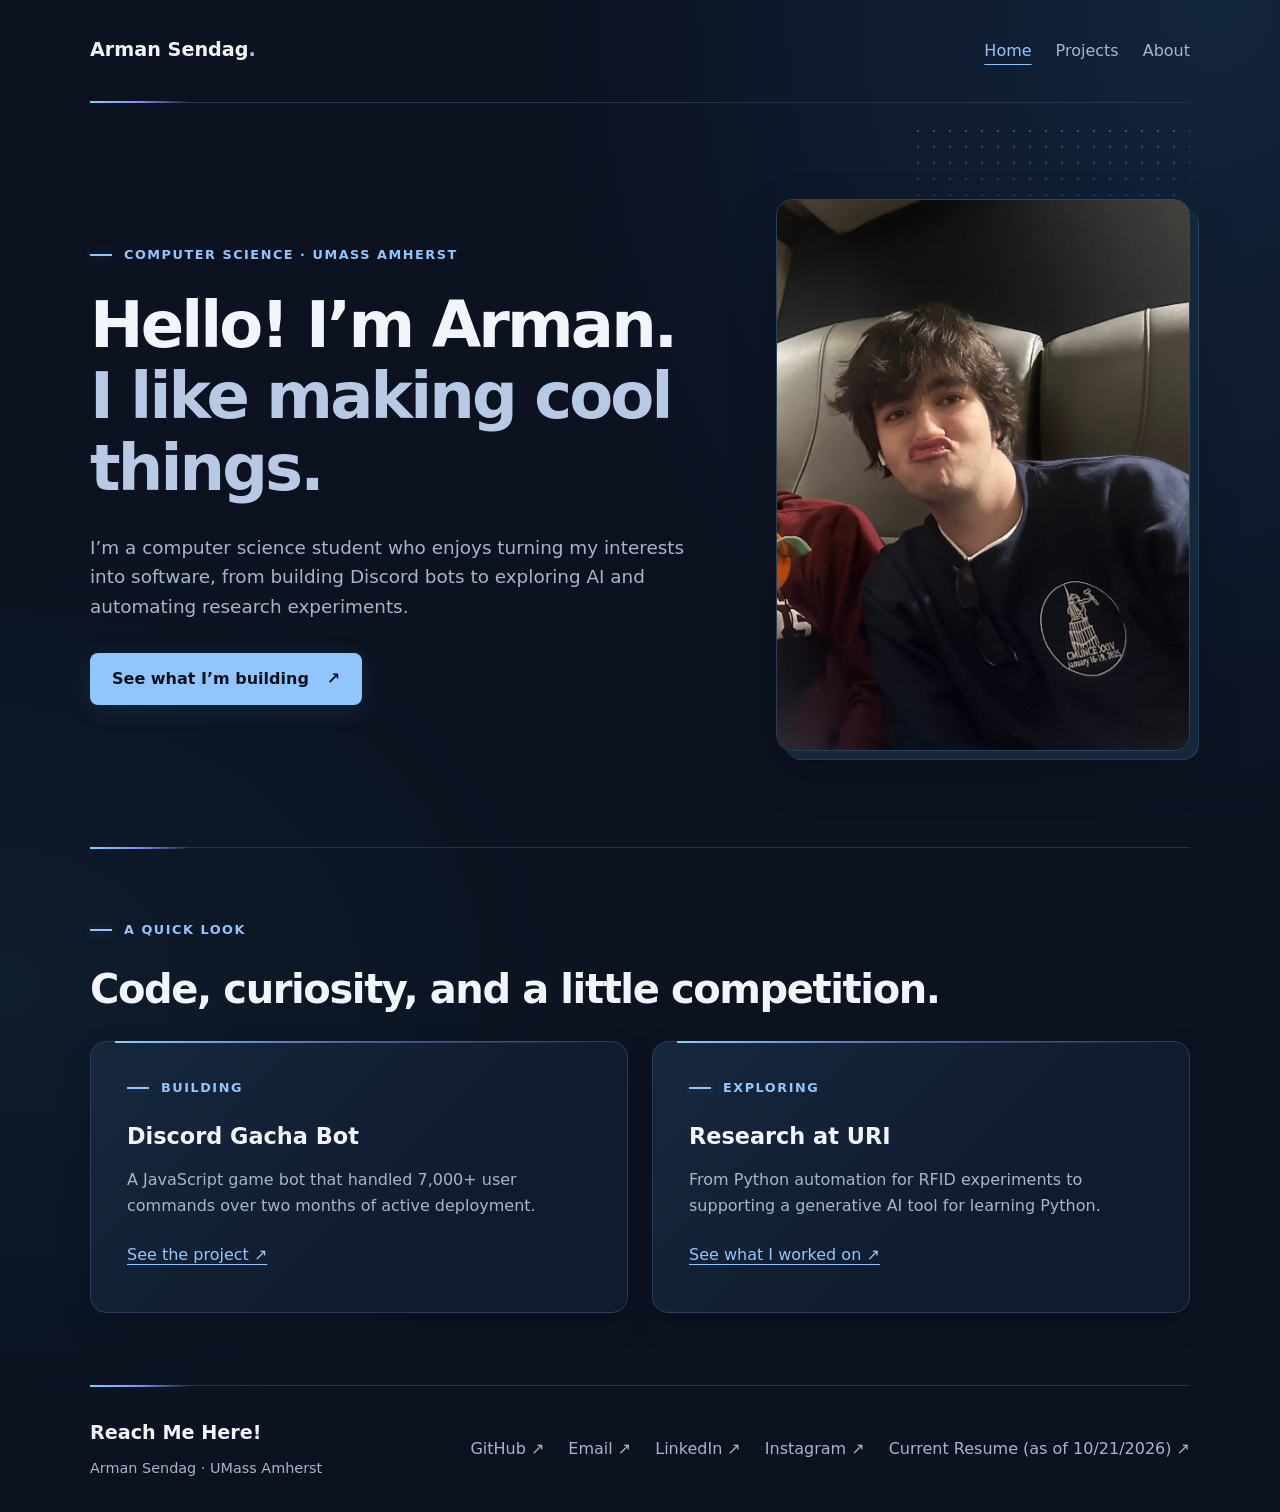
==== index.html @ 94f24523 "Add personal portfolio website" ====
<!DOCTYPE html>
<html lang="en">
<head>
  <meta charset="UTF-8">
  <meta name="viewport" content="width=device-width, initial-scale=1.0">
  <meta name="description" content="Arman Sendag, computer science student at UMass Amherst. Explore my projects, research, and interests.">
  <title>Home | Arman Sendag</title>
  <link rel="stylesheet" href="./style.css">
  <script src="./script.js" defer></script>
</head>
<body>
  <a class="skip-link" href="#main">Skip to content</a>
  <header class="site-header">
    <a class="logo" href="./index.html">Arman Sendag<span>.</span></a>
    <nav aria-label="Main navigation"><a href="./index.html" aria-current="page">Home</a><a href="./projects/index.html">Projects</a><a href="./about/index.html">About</a></nav>
  </header>
  <main id="main">
    <section class="hero split-layout" aria-labelledby="intro-heading">
      <div>
        <p class="eyebrow">COMPUTER SCIENCE · UMASS AMHERST</p>
        <h1 id="intro-heading">Hello! I’m Arman.<br><span>I like making cool things.</span></h1>
        <p class="intro">I’m a computer science student who enjoys turning my interests into software, from building Discord bots to exploring AI and automating research experiments.</p>
        <a class="button" href="./projects/index.html">See what I’m building <span aria-hidden="true">↗</span></a>
      </div>
      <img class="personal-photo" src="images/armanPout.jpg" alt="Arman sitting on a train" width="1835" height="3023">
    </section>
    <section class="content-section" aria-labelledby="highlights-heading">
      <p class="eyebrow">A QUICK LOOK</p>
      <h2 id="highlights-heading">Code, curiosity, and a little competition.</h2>
      <div class="two-column">
        <article class="info-card"><p class="eyebrow">BUILDING</p><h3>Discord Gacha Bot</h3><p>A JavaScript game bot that handled 7,000+ user commands over two months of active deployment.</p><a class="text-link" href="./projects/index.html#gacha-heading">See the project <span aria-hidden="true">↗</span></a></article>
        <article class="info-card"><p class="eyebrow">EXPLORING</p><h3>Research at URI</h3><p>From Python automation for RFID experiments to supporting a generative AI tool for learning Python.</p><a class="text-link" href="./projects/index.html#research">See what I worked on <span aria-hidden="true">↗</span></a></article>
      </div>
    </section>
  </main>
  <footer class="site-footer">
    <div><p class="footer-title">Reach Me Here!</p><p>Arman Sendag · UMass Amherst</p></div>
    <nav aria-label="Social and contact links">
      <a href="https://github.com/armansendag">GitHub ↗</a>
      <a href="mailto:arman.sendag@gmail.com">Email ↗</a>
      <a href="https://www.linkedin.com/in/arman-sendag/">LinkedIn ↗</a>
      <a href="https://www.instagram.com/armansendag_/">Instagram ↗</a>
      <a href="./downloads/arman-sendag-resume-2026-10-21.pdf" download="Arman-Sendag-Resume-2026-10-21.pdf">Current Resume (as of 10/21/2026) ↗</a>
    </nav>
  </footer>
</body>
</html>
---- style.css ----
:root {
  color-scheme: dark;
  --background: #0c1220;
  --text: #f1f5f9;
  --muted: #a8b5c9;
  --accent: #93c5fd;
}

* {
  box-sizing: border-box;
}

body {
  margin: 0;
  background: var(--background);
  color: var(--text);
  font-family: system-ui, -apple-system, BlinkMacSystemFont, "Segoe UI", sans-serif;
  line-height: 1.6;
}

a {
  color: inherit;
  text-decoration: none;
}

a:focus-visible {
  outline: 3px solid var(--accent);
  outline-offset: 6px;
}

.site-header,
.site-footer,
main {
  width: min(1100px, 90%);
  margin-inline: auto;
}

.site-header {
  display: flex;
  align-items: center;
  justify-content: space-between;
  gap: 20px;
  padding-block: 28px;
  border-bottom: 1px solid #263247;
}

.logo {
  font-size: 1.2rem;
  font-weight: 750;
}

.logo span {
  color: var(--accent);
}

.site-header > a:last-child {
  color: var(--muted);
}

.site-header > a:last-child:hover {
  color: var(--text);
}

.hero {
  padding-block: clamp(70px, 12vw, 150px);
}

.eyebrow {
  margin: 0 0 24px;
  color: var(--accent);
  font-size: 0.8rem;
  font-weight: 650;
  letter-spacing: 0.12em;
}

h1 {
  margin: 0;
  font-size: clamp(2.5rem, 6.5vw, 5rem);
  font-weight: 750;
  line-height: 1.12;
  letter-spacing: -0.045em;
}

h1 span {
  color: var(--muted);
}

.intro {
  max-width: 600px;
  margin-block: 28px 32px;
  color: var(--muted);
  font-size: 1.15rem;
}

.button {
  display: inline-flex;
  align-items: center;
  gap: 18px;
  padding: 13px 22px;
  border-radius: 8px;
  background: var(--accent);
  color: var(--background);
  font-weight: 700;
}

.button:hover {
  background: #bfdbfe;
}

.personal-note {
  margin-top: 48px;
  color: var(--muted);
  font-size: 0.9rem;
}

.personal-photo {
  display: block;
  width: 100%;
  max-width: 420px;
  height: auto;
  margin: 0;
  border-radius: 16px;
}

/* Project content and highlights share a row when there is room. */
.projects {
  padding-block: clamp(48px, 8vw, 88px);
  border-top: 1px solid #263247;
}

.projects > .eyebrow {
  margin-bottom: 12px;
}

.projects h2 {
  margin: 0 0 32px;
  font-size: clamp(1.8rem, 4vw, 2.75rem);
  line-height: 1.2;
  letter-spacing: -0.035em;
}

.project-card {
  display: grid;
  grid-template-columns: minmax(0, 2fr) minmax(0, 1fr);
  gap: clamp(24px, 4vw, 48px);
  padding: clamp(24px, 4vw, 44px);
  border: 1px solid #2b3c57;
  border-radius: 16px;
  background: #111d30;
}

.project-date {
  margin: 0 0 8px;
  color: var(--muted);
  font-size: 0.9rem;
}

.project-card h3 {
  margin: 0;
  font-size: clamp(1.5rem, 3vw, 2rem);
  line-height: 1.25;
}

.project-summary,
.project-features {
  color: var(--muted);
}

.tech-list {
  display: flex;
  flex-wrap: wrap;
  gap: 8px;
  margin-block: 24px;
  padding: 0;
  list-style: none;
}

.tech-list li {
  padding: 5px 12px;
  border: 1px solid #344d70;
  border-radius: 999px;
  color: var(--accent);
  font-size: 0.85rem;
}

.project-features {
  margin-bottom: 0;
  padding-left: 20px;
}

.project-features li + li {
  margin-top: 12px;
}

.project-stats {
  display: grid;
  align-content: center;
  gap: 32px;
  margin: 0;
  padding-left: 32px;
  border-left: 1px solid #2b3c57;
}

.project-stats > div {
  display: flex;
  flex-direction: column;
  gap: 4px;
}

.project-stats dt {
  color: var(--muted);
  font-size: 0.9rem;
}

.project-stats dd {
  order: -1;
  margin: 0;
  color: var(--accent);
  font-size: clamp(2rem, 4vw, 2.75rem);
  font-weight: 750;
  line-height: 1.2;
}

/* Stack the card on phones so neither column becomes cramped. */
@media (max-width: 700px) {
  .project-card {
    grid-template-columns: 1fr;
  }

  .project-stats {
    padding-top: 24px;
    padding-left: 0;
    border-top: 1px solid #2b3c57;
    border-left: 0;
  }
}

/* Shared navigation stays visible on small screens without JavaScript. */
.site-header { flex-wrap: wrap; }
nav { display: flex; flex-wrap: wrap; gap: 8px 24px; }
nav a { padding-block: 10px; color: var(--muted); }
nav a:hover, nav a[aria-current="page"] { color: var(--accent); }
nav a[aria-current="page"] { text-decoration: underline; text-underline-offset: 8px; }
.skip-link { position: absolute; left: 5%; top: -100px; padding: 12px; background: var(--accent); color: var(--background); z-index: 1; }
.skip-link:focus { top: 12px; }
.split-layout { display: grid; grid-template-columns: minmax(0, 1.5fr) minmax(0, 1fr); align-items: center; gap: clamp(32px, 5vw, 64px); }
.hero { padding-block: clamp(48px, 8vw, 96px); }
.hero h1 { font-size: clamp(2.5rem, 5vw, 4rem); }
.hero .personal-photo { aspect-ratio: 3 / 4; object-fit: cover; object-position: center; }
.page-heading { padding-block: clamp(48px, 8vw, 88px) 32px; }
.page-heading h1 { font-size: clamp(2.5rem, 6vw, 4.5rem); }
h2 { margin: 0 0 28px; font-size: clamp(1.8rem, 4vw, 2.5rem); line-height: 1.2; letter-spacing: -0.035em; }
h3 { margin: 0 0 16px; font-size: 1.4rem; line-height: 1.3; }
.content-section { padding-block: clamp(40px, 6vw, 72px); border-top: 1px solid #263247; }
.first-section { border-top: 0; padding-top: 0; }
.two-column { display: grid; grid-template-columns: repeat(2, minmax(0, 1fr)); gap: 24px; }
.info-card { padding: clamp(24px, 3vw, 36px); border: 1px solid #2b3c57; border-radius: 16px; background: #111d30; }
.info-card p:not(.eyebrow), .about-intro p, figcaption { color: var(--muted); }
.info-card .organization { color: var(--accent); }
.text-link { display: inline-block; padding-block: 8px; color: var(--accent); text-decoration: underline; text-underline-offset: 4px; }
.text-link:hover { color: var(--text); }
.about-intro { padding-block: 16px 64px; grid-template-columns: repeat(2, minmax(0, 1fr)); }
.friend-photo { margin: 0; }
.friend-photo img { display: block; width: 100%; height: auto; border-radius: 16px; }
figcaption { margin-top: 12px; font-size: 0.85rem; }
.site-footer { display: flex; flex-wrap: wrap; align-items: center; justify-content: space-between; gap: 20px; border-top: 1px solid #263247; padding-block: 32px; }
.site-footer p { margin: 0; color: var(--muted); font-size: 0.9rem; }
.site-footer .footer-title { margin-bottom: 8px; color: var(--text); font-size: 1.2rem; font-weight: 700; }
@media (max-width: 700px) {
  .split-layout, .two-column { grid-template-columns: 1fr; }
  .personal-photo { max-width: 360px; justify-self: center; }
  .personal-note { margin-top: 28px; }
  .site-header { gap: 12px; padding-block: 20px; }
  nav { gap: 8px 20px; }
}

/* Preserve the full photos; stack them on smaller screens. */
.about-gallery {
  display: grid;
  grid-template-columns: minmax(0, 1fr);
  max-width: 760px;
  margin-inline: auto;
  align-items: center;
  gap: 24px;
  padding-bottom: 64px;
}
.about-gallery img {
  display: block;
  width: 100%;
  height: auto;
  border-radius: 16px;
}

/* Decorative layers use CSS so they add no images or script downloads. */
body {
  background:
    radial-gradient(ellipse at 95% 0%, #19365a80, transparent 42rem),
    radial-gradient(ellipse at 0% 65%, #12384c45, transparent 40rem),
    var(--background);
}
.site-header, .site-footer, .content-section { position: relative; }
.site-header::after, .site-footer::before, .content-section:not(.first-section)::before {
  content: "";
  position: absolute;
  left: 0;
  width: 100px;
  height: 2px;
  background: linear-gradient(90deg, #7dd3fc, #818cf8, transparent);
  pointer-events: none;
}
.site-header::after { bottom: -1px; }
.site-footer::before, .content-section::before { top: -1px; }
.eyebrow { display: flex; align-items: center; gap: 12px; }
.eyebrow::before {
  content: "";
  flex: 0 0 22px;
  height: 2px;
  background: var(--accent);
  box-shadow: 0 0 12px #93c5fd50;
}
.hero, .page-heading { position: relative; isolation: isolate; }
.hero::before, .page-heading::before {
  content: "";
  position: absolute;
  z-index: -1;
  top: 20px;
  right: 0;
  width: min(45%, 280px);
  height: 160px;
  background-image: radial-gradient(#93c5fd55 1px, transparent 1px);
  background-size: 16px 16px;
  mask-image: linear-gradient(to bottom, #000, transparent);
  pointer-events: none;
}
h1 span { color: #b7c9e4; }
.personal-photo, .friend-photo img, .about-gallery img {
  border: 1px solid #577da36b;
  box-shadow: 8px 8px 0 #14283c, 9px 9px 0 #44678a80, 0 20px 50px #0003;
}
.info-card, .project-card {
  position: relative;
  background: linear-gradient(135deg, #16273e, #101b2d 70%);
  box-shadow: 0 12px 32px #0002;
}
.info-card::before, .project-card::before {
  content: "";
  position: absolute;
  top: -1px;
  left: 24px;
  right: 24px;
  height: 2px;
  background: linear-gradient(90deg, #7dd3fc, #818cf880, transparent);
  pointer-events: none;
}
.project-features li::marker { color: var(--accent); }
.tech-list li { background: #93c5fd08; }
.button { box-shadow: 0 4px 24px #60a5fa20; }
@media (prefers-reduced-motion: no-preference) {
  .button, .info-card, .project-card {
    transition: border-color 180ms ease, box-shadow 180ms ease, background-color 180ms ease;
  }
  .info-card:hover, .project-card:hover {
    border-color: #52759b;
    box-shadow: 0 12px 32px #0003, 0 0 24px #60a5fa0a;
  }
}
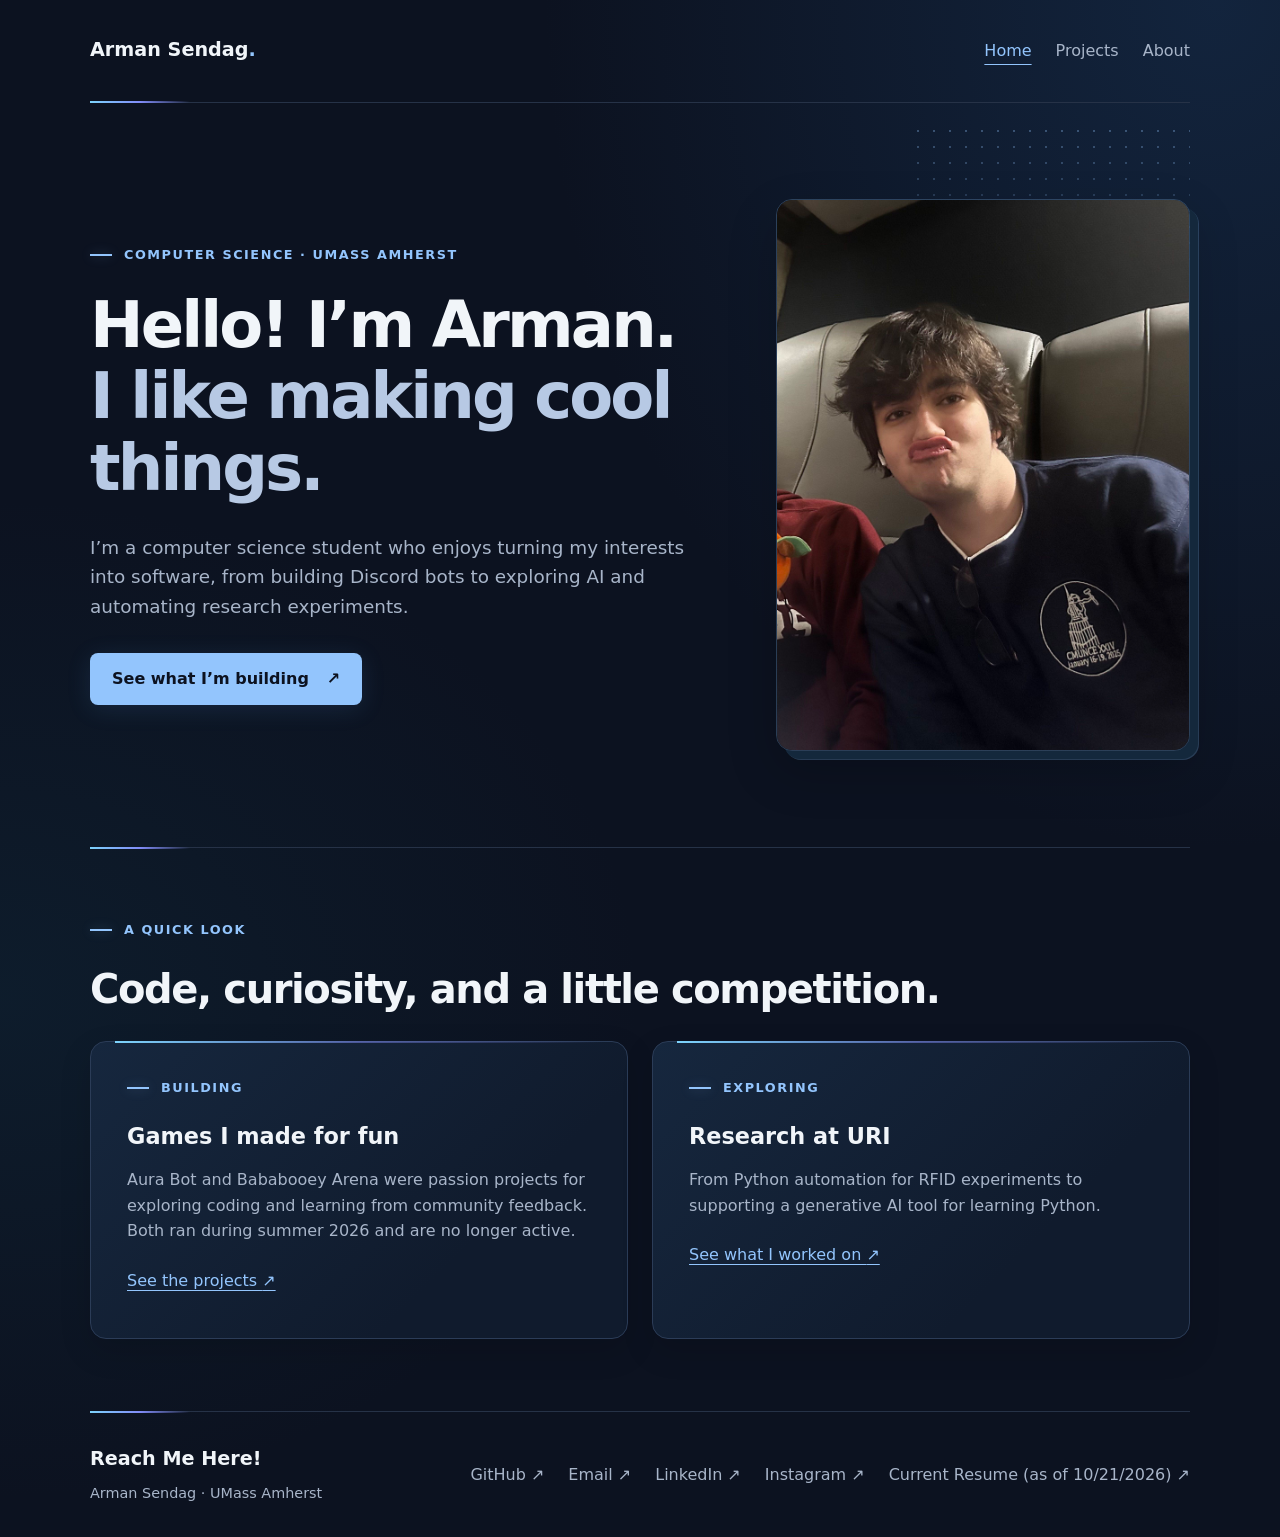
==== commit 19351c1b: "Describe games as community-informed passion projects" ====
--- a/index.html
+++ b/index.html
@@ -28,7 +28,7 @@
       <p class="eyebrow">A QUICK LOOK</p>
       <h2 id="highlights-heading">Code, curiosity, and a little competition.</h2>
       <div class="two-column">
-        <article class="info-card"><p class="eyebrow">BUILDING</p><h3>Discord Gacha Bot</h3><p>A JavaScript game bot that handled 7,000+ user commands over two months of active deployment.</p><a class="text-link" href="./projects/index.html#gacha-heading">See the project <span aria-hidden="true">↗</span></a></article>
+        <article class="info-card"><p class="eyebrow">BUILDING</p><h3>Games I made for fun</h3><p>Aura Bot and Bababooey Arena were passion projects for exploring coding and learning from community feedback. Both ran during summer 2026 and are no longer active.</p><a class="text-link" href="./projects/index.html#projects-heading">See the projects <span aria-hidden="true">↗</span></a></article>
         <article class="info-card"><p class="eyebrow">EXPLORING</p><h3>Research at URI</h3><p>From Python automation for RFID experiments to supporting a generative AI tool for learning Python.</p><a class="text-link" href="./projects/index.html#research">See what I worked on <span aria-hidden="true">↗</span></a></article>
       </div>
     </section>
--- a/style.css
+++ b/style.css
@@ -364,3 +364,5 @@
     box-shadow: 0 12px 32px #0003, 0 0 24px #60a5fa0a;
   }
 }
+
+.passion-project { margin-top: 24px; }
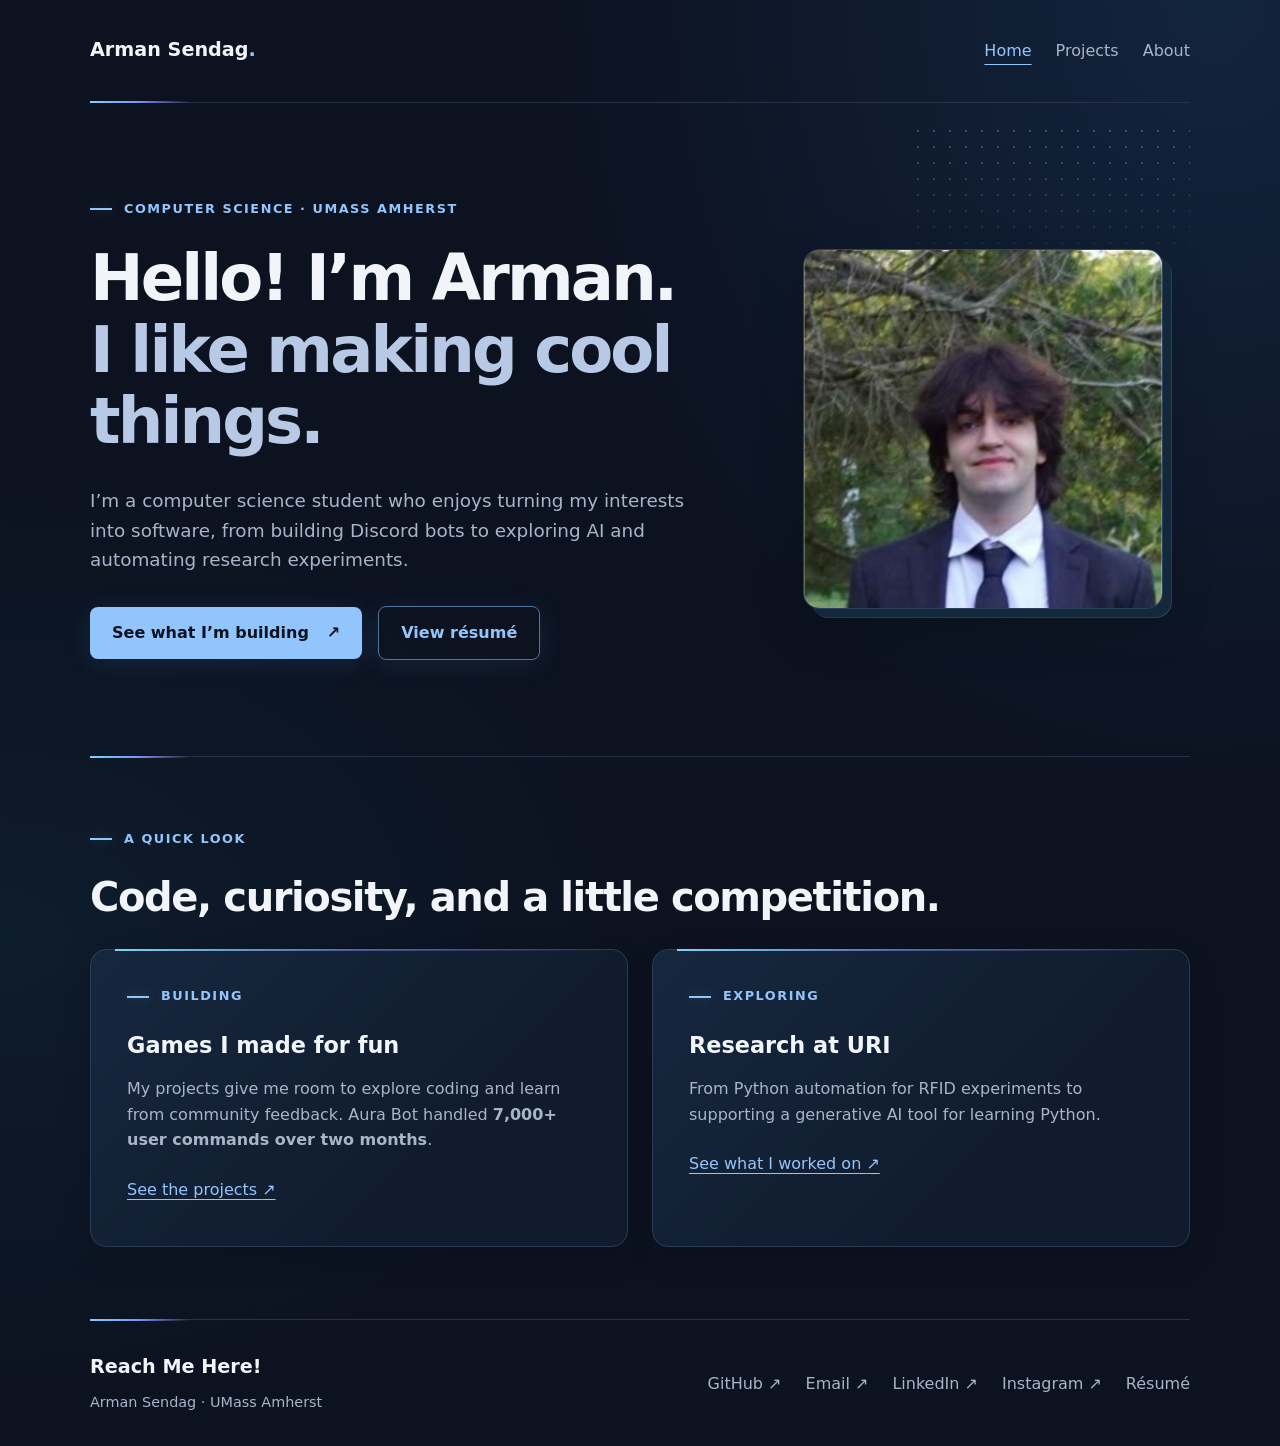
==== commit 8ee44513: "Improve portfolio content and add accessible screenshot slideshows" ====
--- a/index.html
+++ b/index.html
@@ -20,15 +20,18 @@
         <p class="eyebrow">COMPUTER SCIENCE · UMASS AMHERST</p>
         <h1 id="intro-heading">Hello! I’m Arman.<br><span>I like making cool things.</span></h1>
         <p class="intro">I’m a computer science student who enjoys turning my interests into software, from building Discord bots to exploring AI and automating research experiments.</p>
-        <a class="button" href="./projects/index.html">See what I’m building <span aria-hidden="true">↗</span></a>
+        <div class="hero-actions">
+          <a class="button" href="./projects/index.html">See what I’m building <span aria-hidden="true">↗</span></a>
+          <a class="button button-secondary" href="./downloads/arman-sendag-resume-2026-10-21.pdf">View résumé</a>
+        </div>
       </div>
-      <img class="personal-photo" src="images/armanPout.jpg" alt="Arman sitting on a train" width="1835" height="3023">
+      <img class="personal-photo" src="images/armanSuit.jpg" alt="Arman wearing a suit outdoors" width="400" height="400" fetchpriority="high">
     </section>
     <section class="content-section" aria-labelledby="highlights-heading">
       <p class="eyebrow">A QUICK LOOK</p>
       <h2 id="highlights-heading">Code, curiosity, and a little competition.</h2>
       <div class="two-column">
-        <article class="info-card"><p class="eyebrow">BUILDING</p><h3>Games I made for fun</h3><p>Aura Bot and Bababooey Arena were passion projects for exploring coding and learning from community feedback. Both ran during summer 2026 and are no longer active.</p><a class="text-link" href="./projects/index.html#projects-heading">See the projects <span aria-hidden="true">↗</span></a></article>
+        <article class="info-card"><p class="eyebrow">BUILDING</p><h3>Games I made for fun</h3><p>My projects give me room to explore coding and learn from community feedback. Aura Bot handled <strong>7,000+ user commands over two months</strong>.</p><a class="text-link" href="./projects/index.html#projects-heading">See the projects <span aria-hidden="true">↗</span></a></article>
         <article class="info-card"><p class="eyebrow">EXPLORING</p><h3>Research at URI</h3><p>From Python automation for RFID experiments to supporting a generative AI tool for learning Python.</p><a class="text-link" href="./projects/index.html#research">See what I worked on <span aria-hidden="true">↗</span></a></article>
       </div>
     </section>
@@ -40,7 +43,7 @@
       <a href="mailto:arman.sendag@gmail.com">Email ↗</a>
       <a href="https://www.linkedin.com/in/arman-sendag/">LinkedIn ↗</a>
       <a href="https://www.instagram.com/armansendag_/">Instagram ↗</a>
-      <a href="./downloads/arman-sendag-resume-2026-10-21.pdf" download="Arman-Sendag-Resume-2026-10-21.pdf">Current Resume (as of 10/21/2026) ↗</a>
+      <a href="./downloads/arman-sendag-resume-2026-10-21.pdf" download="Arman-Sendag-Resume-2026-10-21.pdf">Résumé</a>
     </nav>
   </footer>
 </body>
--- a/style.css
+++ b/style.css
@@ -246,7 +246,7 @@
 .split-layout { display: grid; grid-template-columns: minmax(0, 1.5fr) minmax(0, 1fr); align-items: center; gap: clamp(32px, 5vw, 64px); }
 .hero { padding-block: clamp(48px, 8vw, 96px); }
 .hero h1 { font-size: clamp(2.5rem, 5vw, 4rem); }
-.hero .personal-photo { aspect-ratio: 3 / 4; object-fit: cover; object-position: center; }
+.hero .personal-photo { max-width: 360px; aspect-ratio: 1; object-fit: contain; justify-self: center; }
 .page-heading { padding-block: clamp(48px, 8vw, 88px) 32px; }
 .page-heading h1 { font-size: clamp(2.5rem, 6vw, 4.5rem); }
 h2 { margin: 0 0 28px; font-size: clamp(1.8rem, 4vw, 2.5rem); line-height: 1.2; letter-spacing: -0.035em; }
@@ -366,3 +366,45 @@
 }
 
 .passion-project { margin-top: 24px; }
+
+.hero-actions { display: flex; flex-wrap: wrap; align-items: center; gap: 16px; }
+.button-secondary { background: transparent; color: var(--accent); border: 1px solid #52759b; }
+.button-secondary:hover { background: #203954; }
+/* Add a figure only when genuine project media is available; no reserved blank space. */
+.project-media { grid-column: 1 / -1; min-width: 0; margin: 24px 0 0; }
+.project-media img, .project-media video { display: block; width: 100%; height: auto; border: 1px solid #344d70; border-radius: 8px; }
+.project-media video:focus-visible { outline: 3px solid var(--accent); outline-offset: 6px; }
+
+/* One screenshot at a time, with uncropped images and keyboard-accessible controls. */
+.project-slideshow { grid-column: 1 / -1; min-width: 0; margin-block: 24px; }
+.project-slideshow .project-media { margin: 0; }
+.project-media > a { display: block; border-radius: 8px; }
+.project-slideshow img { height: clamp(260px, 40vw, 440px); object-fit: contain; background: #080e18; }
+.project-slideshow figcaption { min-height: 3.5em; }
+.slideshow-controls, .slide-pages { display: flex; flex-wrap: wrap; align-items: center; justify-content: center; gap: 12px; margin-top: 16px; }
+.project-slideshow [hidden] { display: none; }
+.project-slideshow button { min-width: 44px; min-height: 44px; padding: 8px 12px; border: 1px solid #52759b; border-radius: 8px; background: #15263b; color: var(--text); font: inherit; cursor: pointer; }
+.project-slideshow button:hover { background: #203954; }
+.project-slideshow button[aria-current="true"] { background: var(--accent); color: var(--background); }
+button:focus-visible { outline: 3px solid var(--accent); outline-offset: 4px; }
+
+.image-viewer-open { overflow: hidden; }
+.image-viewer {
+  width: min(1200px, calc(100vw - 32px));
+  max-width: none;
+  max-height: calc(100dvh - 32px);
+  padding: 64px 16px 16px;
+  border: 1px solid #52759b;
+  border-radius: 12px;
+  background: var(--background);
+  color: var(--text);
+}
+.image-viewer::backdrop { background: #030712e8; }
+.image-viewer img { display: block; width: 100%; height: auto; max-height: calc(100dvh - 250px); object-fit: contain; }
+.image-viewer p { margin: 12px 0 0; color: var(--muted); font-size: 0.9rem; }
+.image-viewer-close { position: absolute; top: 10px; right: 10px; width: 44px; height: 44px; border: 1px solid #52759b; border-radius: 8px; background: #15263b; color: var(--text); font: inherit; font-size: 2rem; line-height: 1; cursor: pointer; }
+.image-viewer-close:hover { background: #203954; }
+
+.image-viewer-controls { display: flex; align-items: center; justify-content: center; gap: 12px; margin-top: 16px; }
+.image-viewer-controls button { min-height: 44px; padding: 8px 12px; border: 1px solid #52759b; border-radius: 8px; background: #15263b; color: var(--text); font: inherit; cursor: pointer; }
+.image-viewer-controls button:hover { background: #203954; }
